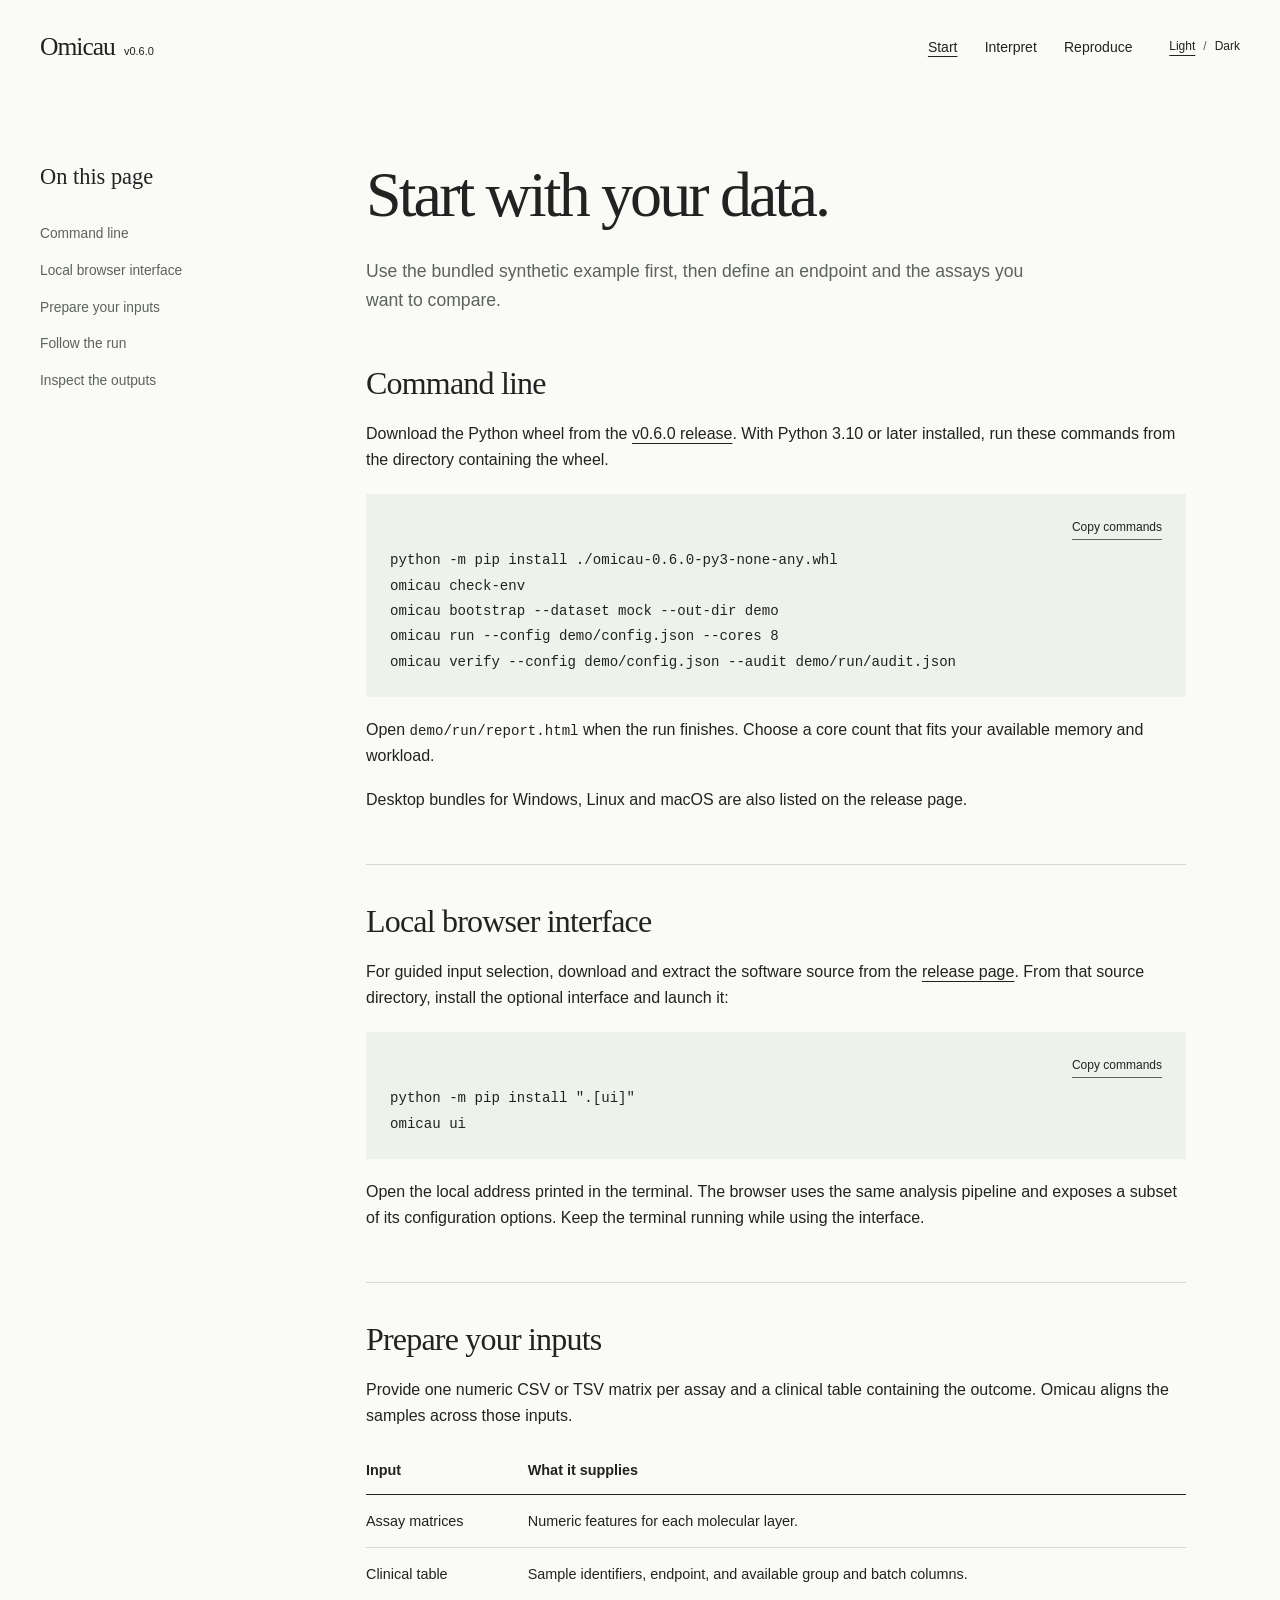
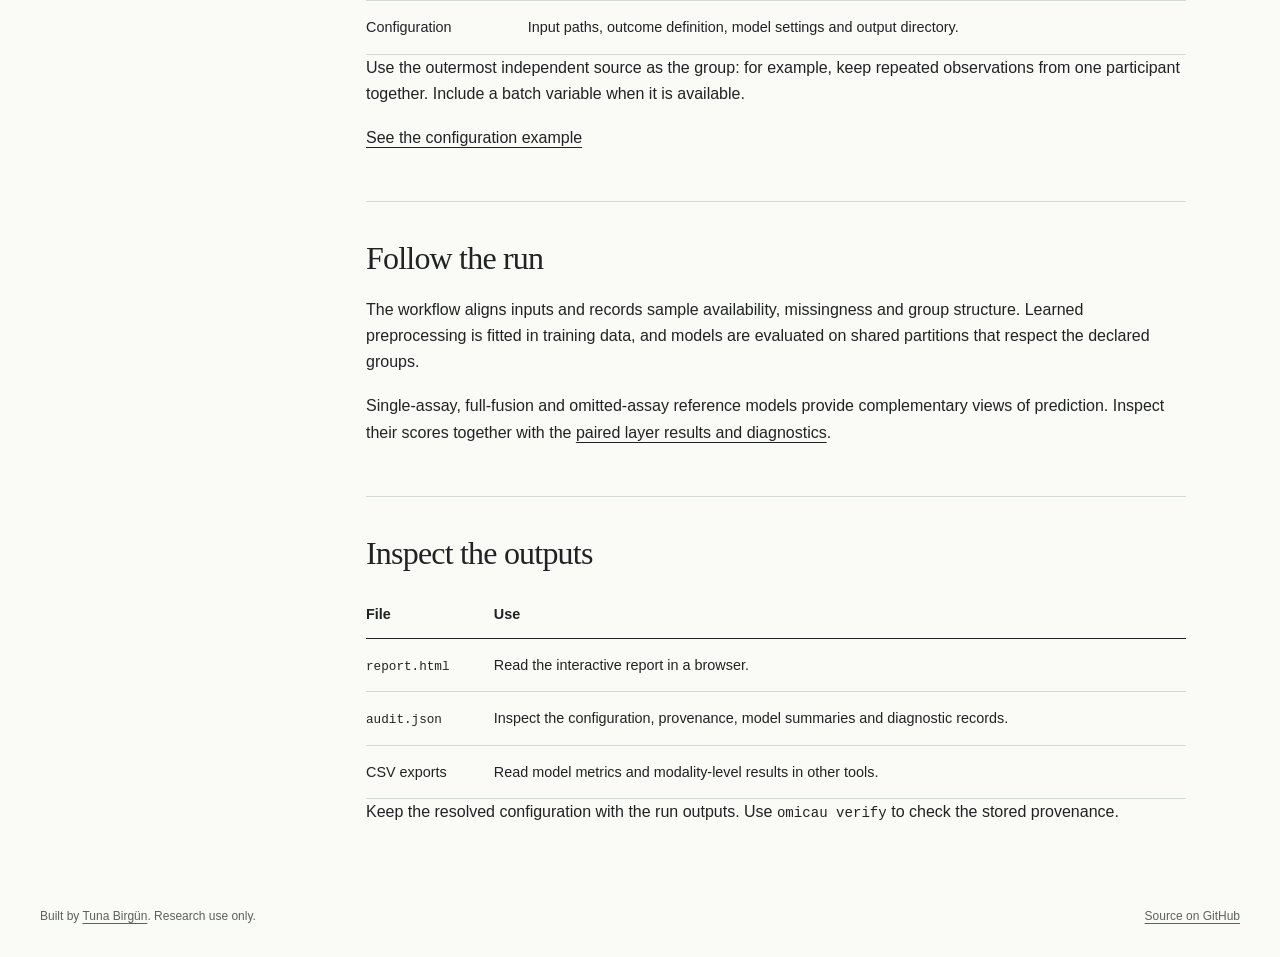
==== docs/guide.html @ 5bf351e6 "Refine website navigation and add an assay comparison example" ====
<!doctype html>

<html lang="en" data-theme="light">
<head><meta charset="utf-8"><meta name="viewport" content="width=device-width, initial-scale=1"><meta name="color-scheme" content="light dark"><title>Start a run | Omicau</title><meta name="description" content="Omicau: local multi-omics input checks, matched predictive comparisons and assay-contribution reports."><link rel="stylesheet" href="assets/site.css"><script src="assets/site.js" defer></script>
</head>

<body data-page=""><a class="skip-link" href="#main-content">Skip to content</a>
<header class="site-header shell"><a class="brand" href="index.html">Omicau<span class="version">v0.6.0</span></a>
<div class="header-tools">
<nav class="site-nav" id="site-navigation" aria-label="Main navigation"><a href="guide.html" aria-current="page">Start</a><a href="interpretation.html">Interpret</a><a href="reproducibility.html">Reproduce</a>
</nav>
<div class="appearance" hidden role="group" aria-label="Appearance"><button type="button" data-theme-choice="light" aria-pressed="true">Light</button><span aria-hidden="true">/</span><button type="button" data-theme-choice="dark" aria-pressed="false">Dark</button>
</div><button id="menu-button" hidden type="button" aria-controls="site-navigation" aria-expanded="false">Menu</button>
</div>
</header>
<main id="main-content" tabindex="-1" class="page-layout shell">
<nav class="page-sidebar" aria-label="On this page"><p>On this page</p><a href="#quickstart">Command line</a><a href="#browser">Local browser interface</a><a href="#inputs">Prepare your inputs</a><a href="#workflow">Follow the run</a><a href="#outputs">Inspect the outputs</a>
</nav>
<article class="article"><h1>Start with your data.</h1><p class="lead">Use the bundled synthetic example first, then define an endpoint and the assays you want to compare.</p>
<section id="quickstart"><h2>Command line</h2><p>Download the Python wheel from the <a href="https://github.com/tunabirgun/omicau/releases/tag/v0.6.0">v0.6.0 release</a>. With Python 3.10 or later installed, run these commands from the directory containing the wheel.</p>
<div class="code-block">
<div class="code-actions"><span role="status" aria-live="polite"></span><button type="button" data-copy="cli-commands" hidden>Copy commands</button>
</div><pre tabindex="0"><code id="cli-commands">python -m pip install ./omicau-0.6.0-py3-none-any.whl
omicau check-env
omicau bootstrap --dataset mock --out-dir demo
omicau run --config demo/config.json --cores 8
omicau verify --config demo/config.json --audit demo/run/audit.json</code></pre>
</div><p>Open <code>demo/run/report.html</code> when the run finishes. Choose a core count that fits your available memory and workload.</p><p>Desktop bundles for Windows, Linux and macOS are also listed on the release page.</p>
</section>
<section id="browser"><h2>Local browser interface</h2><p>For guided input selection, download and extract the software source from the <a href="https://github.com/tunabirgun/omicau/releases/tag/v0.6.0">release page</a>. From that source directory, install the optional interface and launch it:</p>
<div class="code-block">
<div class="code-actions"><span role="status" aria-live="polite"></span><button type="button" data-copy="ui-commands" hidden>Copy commands</button>
</div><pre tabindex="0"><code id="ui-commands">python -m pip install &quot;.[ui]&quot;
omicau ui</code></pre>
</div><p>Open the local address printed in the terminal. The browser uses the same analysis pipeline and exposes a subset of its configuration options. Keep the terminal running while using the interface.</p>
</section>
<section id="inputs"><h2>Prepare your inputs</h2><p>Provide one numeric CSV or TSV matrix per assay and a clinical table containing the outcome. Omicau aligns the samples across those inputs.</p>
<div class="table-wrap">
<table>
<thead>
<tr><th scope="col">Input</th><th scope="col">What it supplies</th>
</tr>
</thead>
<tbody>
<tr><td>Assay matrices</td><td>Numeric features for each molecular layer.</td>
</tr>
<tr><td>Clinical table</td><td>Sample identifiers, endpoint, and available group and batch columns.</td>
</tr>
<tr><td>Configuration</td><td>Input paths, outcome definition, model settings and output directory.</td>
</tr>
</tbody>
</table>
</div><p>Use the outermost independent source as the group: for example, keep repeated observations from one participant together. Include a batch variable when it is available.</p><p><a href="https://github.com/tunabirgun/omicau#minimal-configuration">See the configuration example</a></p>
</section>
<section id="workflow"><h2>Follow the run</h2><p>The workflow aligns inputs and records sample availability, missingness and group structure. Learned preprocessing is fitted in training data, and models are evaluated on shared partitions that respect the declared groups.</p><p>Single-assay, full-fusion and omitted-assay reference models provide complementary views of prediction. Inspect their scores together with the <a href="interpretation.html">paired layer results and diagnostics</a>.</p>
</section>
<section id="outputs"><h2>Inspect the outputs</h2>
<div class="table-wrap">
<table>
<thead>
<tr><th scope="col">File</th><th scope="col">Use</th>
</tr>
</thead>
<tbody>
<tr><td><code>report.html</code></td><td>Read the interactive report in a browser.</td>
</tr>
<tr><td><code>audit.json</code></td><td>Inspect the configuration, provenance, model summaries and diagnostic records.</td>
</tr>
<tr><td>CSV exports</td><td>Read model metrics and modality-level results in other tools.</td>
</tr>
</tbody>
</table>
</div><p>Keep the resolved configuration with the run outputs. Use <code>omicau verify</code> to check the stored provenance.</p>
</section>
</article>
</main>
<footer class="site-footer shell"><p>Built by <a href="https://github.com/tunabirgun">Tuna Birgün</a>. Research use only.</p><a href="https://github.com/tunabirgun/omicau">Source on GitHub</a>
</footer>
</body>
</html>
---- docs/assets/site.css ----
:root{color-scheme:light;--paper:#fafaf7;--ink:#202322;--muted:#5c625f;--line:#d6dad4;--soft:#eff1eb;--accent:#3d7059;--focus:#245bc0;--plot:#597568;--font:Arial,Helvetica,sans-serif;--display:Georgia,'Times New Roman',serif}

:root[data-theme=dark]{color-scheme:dark;--paper:#191d1b;--ink:#f0f1e9;--muted:#bac3ba;--line:#465149;--soft:#242c26;--accent:#a5c8ad;--focus:#b0caff;--plot:#a6bcae}

*{box-sizing:border-box}
html{scroll-padding-top:2rem}
body{margin:0;background:var(--paper);color:var(--ink);font-family:var(--font);font-size:16px;line-height:1.65}
a{color:inherit;text-underline-offset:.25em;text-decoration-thickness:1px}
a:hover{color:var(--accent)}
button,select{font:inherit;color:inherit}
button,a,select,summary{-webkit-tap-highlight-color:transparent}
button{cursor:pointer}
button:disabled{cursor:default}
button:focus-visible,a:focus-visible,select:focus-visible,summary:focus-visible{outline:2px solid var(--focus);outline-offset:5px}
h1,h2,h3,p{margin-top:0}
h1,h2,h3{font-family:var(--display);font-weight:400;line-height:1.13}
h1{font-size:clamp(3.2rem,5.7vw,5.4rem);letter-spacing:-.045em}
h2{font-size:2rem;letter-spacing:-.025em}
h3{font-size:1.4rem}
p{margin-bottom:1.1rem}
code,pre{font-family:Consolas,'Liberation Mono',monospace;font-size:.88em}
code{overflow-wrap:anywhere}
pre{margin:0;overflow:auto;line-height:1.8;tab-size:2}
pre code{font-size:1em;overflow-wrap:normal}
[hidden]{display:none!important}
.shell{max-width:1240px;width:calc(100% - 80px);margin-inline:auto}
.skip-link{position:fixed;top:-80px;left:1rem;padding:.6rem 1rem;background:var(--paper);z-index:10}
.skip-link:focus{top:1rem}
.site-header{display:flex;align-items:center;justify-content:space-between;gap:2rem;padding-block:26px}
.brand{text-decoration:none;font-family:var(--display);font-size:1.6rem;letter-spacing:-.04em;white-space:nowrap}
.version{font:11px var(--font);letter-spacing:0;margin-left:9px}
.header-tools{display:flex;align-items:center;gap:2.3rem}
.site-nav{display:flex;gap:1.7rem;align-items:center;font-size:.875rem}
.site-nav a{text-decoration:none}
.site-nav a[aria-current=page]{text-decoration:underline}
.appearance{display:flex;gap:8px;align-items:center;font-size:.75rem}
.appearance button{padding:4px 0;border:0;background:none}
.appearance button[aria-pressed=true]{text-decoration:underline;text-underline-offset:5px}
.appearance span{color:var(--muted)}
#menu-button{display:none;background:none;border:0;padding:6px 0}
.home-main{padding-block:65px 0}
.hero{display:grid;grid-template-columns:.87fr 1.13fr;gap:8%;align-items:start}
.hero-copy{padding-top:32px}
.hero h1{margin-bottom:32px;max-width:8em}
.intro{max-width:365px;font-size:1.08rem;line-height:1.7}
.actions{display:flex;flex-wrap:wrap;gap:24px;margin-top:32px;font-size:.9rem}
.note{font-size:.81rem;color:var(--muted);margin-top:22px}
.example h2{font-size:1.65rem;margin-bottom:8px}
.example-intro{font-size:.9rem;max-width:440px;color:var(--muted)}
.example-control{display:flex;align-items:center;justify-content:space-between;gap:20px;margin-top:25px;padding-bottom:20px;border-bottom:1px solid var(--line);font-size:.84rem}
.example-control select{background:var(--paper);max-width:65%;border:1px solid var(--line);padding:8px 30px 8px 10px;border-radius:0}
.example-figure{margin:16px 0 0}
.example svg{display:block;width:100%;height:auto;overflow:visible}
.gridline{stroke:var(--line);stroke-width:1}
.tick,.axis-title{font-family:var(--font);font-size:12px;fill:var(--muted)}
.plot-label{font-family:var(--font);font-size:14px;fill:var(--ink)}
.score-value{font-family:var(--font);font-size:14px;fill:var(--ink)}
.score-line{stroke:var(--line);stroke-width:2}
.score-point{fill:var(--plot)}
.fusion-point{fill:var(--accent)}
.example-figure figcaption{font-size:.75rem;color:var(--muted);padding-top:6px}
.comparison-result{display:grid;grid-template-columns:1fr 1fr;gap:20px;margin-top:22px;padding-top:18px;border-top:1px solid var(--line)}
.comparison-result dl{margin:0}
.comparison-result dt{font-size:.78rem;color:var(--muted)}
.comparison-result dd{margin:4px 0 0}
.difference{font-family:var(--display);font-size:2.25rem;line-height:1.2;font-variant-numeric:tabular-nums}
.interval{font-size:.95rem;font-variant-numeric:tabular-nums}
#category-value{font-size:.9rem;margin-bottom:7px}
#example-explanation{font-size:.86rem;line-height:1.6;margin:0;max-width:39em}
.example details{margin-top:20px;font-size:.82rem;border-top:1px solid var(--line);padding-block:12px}
.example details p{margin:14px 0 8px}
.example details table{font-size:.8rem}
.topic-links{display:grid;grid-template-columns:repeat(3,1fr);margin-top:70px;border-top:1px solid var(--ink)}
.topic-links a{padding:23px 20px 20px 0;text-decoration:none;font-family:var(--display);font-size:1.5rem;display:flex;justify-content:space-between;gap:20px}
.topic-links a+a{padding-left:28px}
.topic-links a span{font-family:var(--font);font-size:1rem}
.site-footer{display:flex;flex-wrap:wrap;justify-content:space-between;gap:20px;padding-block:44px 30px;margin-top:20px;font-size:.75rem;color:var(--muted)}
.site-footer p{margin:0}
.sr-only{position:absolute;width:1px;height:1px;padding:0;margin:-1px;overflow:hidden;clip-path:inset(50%);white-space:nowrap;border:0}
.page-layout{display:grid;grid-template-columns:230px minmax(0,1fr);gap:8%;padding-top:65px}
.page-sidebar{position:sticky;top:35px;align-self:start;font-size:.86rem}
.page-sidebar p{font-family:var(--display);font-size:1.4rem;margin-bottom:20px}
.page-sidebar a{display:block;text-decoration:none;padding-block:7px;color:var(--muted)}
.page-sidebar a:hover{color:var(--ink);text-decoration:underline}
.article{max-width:820px}
.article h1{font-size:clamp(2.75rem,5vw,4.4rem);margin-bottom:25px}
.article .lead{font-size:1.1rem;max-width:680px;color:var(--muted)}
.article section{margin-top:50px;scroll-margin-top:30px}
.article section+section{padding-top:38px;border-top:1px solid var(--line)}
.article h2{margin-bottom:20px}
.article h3{margin:27px 0 13px}
.article ul,.article ol{padding-left:1.25rem}
.article li+li{margin-top:10px}
.article details{border-top:1px solid var(--line);padding-block:16px;margin-top:24px}
.article summary{cursor:pointer;font-size:.93rem}
.article details>div{padding-top:20px}
.code-block{background:var(--soft);padding:22px 24px;margin-block:20px}
.code-actions{display:flex;justify-content:flex-end;align-items:center;gap:16px;margin-bottom:8px;font-size:.75rem}
.code-actions button{border:0;border-bottom:1px solid var(--muted);background:none;padding:2px 0}
.code-actions [role=status]{color:var(--muted)}
.table-wrap{overflow-x:auto}
table{width:100%;border-collapse:collapse;text-align:left;font-size:.9rem;line-height:1.55}
th{font-weight:600;border-bottom:1px solid var(--ink);padding:12px 14px 12px 0}
td{padding:15px 14px 15px 0;vertical-align:top;border-bottom:1px solid var(--line)}
.resource-list{margin:0}
.resource-list>div{display:grid;grid-template-columns:1fr 1.5fr;gap:30px;padding:20px 0;border-bottom:1px solid var(--line)}
.resource-list dt{font-family:var(--display);font-size:1.3rem}
.resource-list dd{margin:0;font-size:.9rem;color:var(--muted)}
.scope-note{padding-left:20px;border-left:2px solid var(--accent);color:var(--muted)}
.topic-links a:hover span{transform:translate(3px,-3px)}
.topic-links span{transition:transform .15s ease}

@media(min-width:1600px){.home-main{padding-top:90px}
.hero-copy{padding-top:50px}
}

@media(max-width:1000px){.shell{width:calc(100% - 48px)}
.hero{gap:5%;grid-template-columns:.9fr 1.1fr}
h1{font-size:3.9rem}
.header-tools{gap:1.2rem}
.site-nav{gap:1rem}
.page-layout{grid-template-columns:160px minmax(0,1fr);gap:5%}
.topic-links a{font-size:1.25rem}
}

@media(max-width:760px){.shell{width:calc(100% - 36px)}
.site-header{padding-block:20px;gap:12px;position:relative}
.header-tools{gap:18px}
.brand{font-size:1.45rem}
.site-nav{display:none;position:absolute;top:70px;left:0;right:0;background:var(--paper);border-block:1px solid var(--line);padding:20px;z-index:2}
.site-nav.is-open{display:flex;flex-direction:column;align-items:flex-start;gap:18px}
#menu-button{display:block;font-size:.8rem}
.home-main{padding-top:22px}
.hero{display:block}
.hero-copy{padding-top:0}
.hero h1{font-size:clamp(3rem,10.8vw,4.5rem);max-width:9em;margin-bottom:22px}
.intro{font-size:1rem;max-width:440px}
.actions{margin-top:23px;gap:20px}
.example{margin-top:48px}
.example h2{font-size:1.5rem}
.example-control{margin-top:20px}
.topic-links{display:block;margin-top:42px}
.topic-links a,.topic-links a+a{font-size:1.35rem;padding:18px 0;border-bottom:1px solid var(--line)}
.site-footer{padding-block:25px;margin-top:0}
.page-layout{display:block;padding-top:30px}
.page-sidebar{position:static;border-bottom:1px solid var(--line);padding-bottom:18px;margin-bottom:30px;display:flex;flex-wrap:wrap;gap:4px 20px}
.page-sidebar p{display:none}
.page-sidebar a{font-size:.8rem}
.article h1{font-size:2.8rem}
.article section{margin-top:35px}
.article section+section{padding-top:28px}
.resource-list>div{grid-template-columns:1fr;gap:8px}
.code-block{padding:16px}
td,th{padding-right:12px}
.comparison-result{gap:15px}
.example svg .plot-label{font-size:20px}
.example svg .score-value{font-size:20px}
.example svg .tick,.example svg .axis-title{font-size:20px}
}

@media(prefers-reduced-motion:reduce){*{scroll-behavior:auto!important;transition:none!important}
}


@media(max-width:760px){html:not(.js) .site-header{flex-wrap:wrap}
html:not(.js) .header-tools{display:contents}
html:not(.js) .site-nav{display:flex;position:static;flex-direction:row;flex-wrap:wrap;width:100%;border:0;padding:0}
}


pre:focus-visible{outline:2px solid var(--focus);outline-offset:4px}
@media(min-width:761px) and (max-width:1000px){.hero{display:block}.hero-copy{padding-top:0;max-width:700px}.hero h1{max-width:none}.intro{max-width:560px}.example{max-width:650px;margin-top:46px}}

html:not(.js) .example-control,html:not(.js) .example-figure,html:not(.js) .comparison-result,html:not(.js) .example details{display:none}
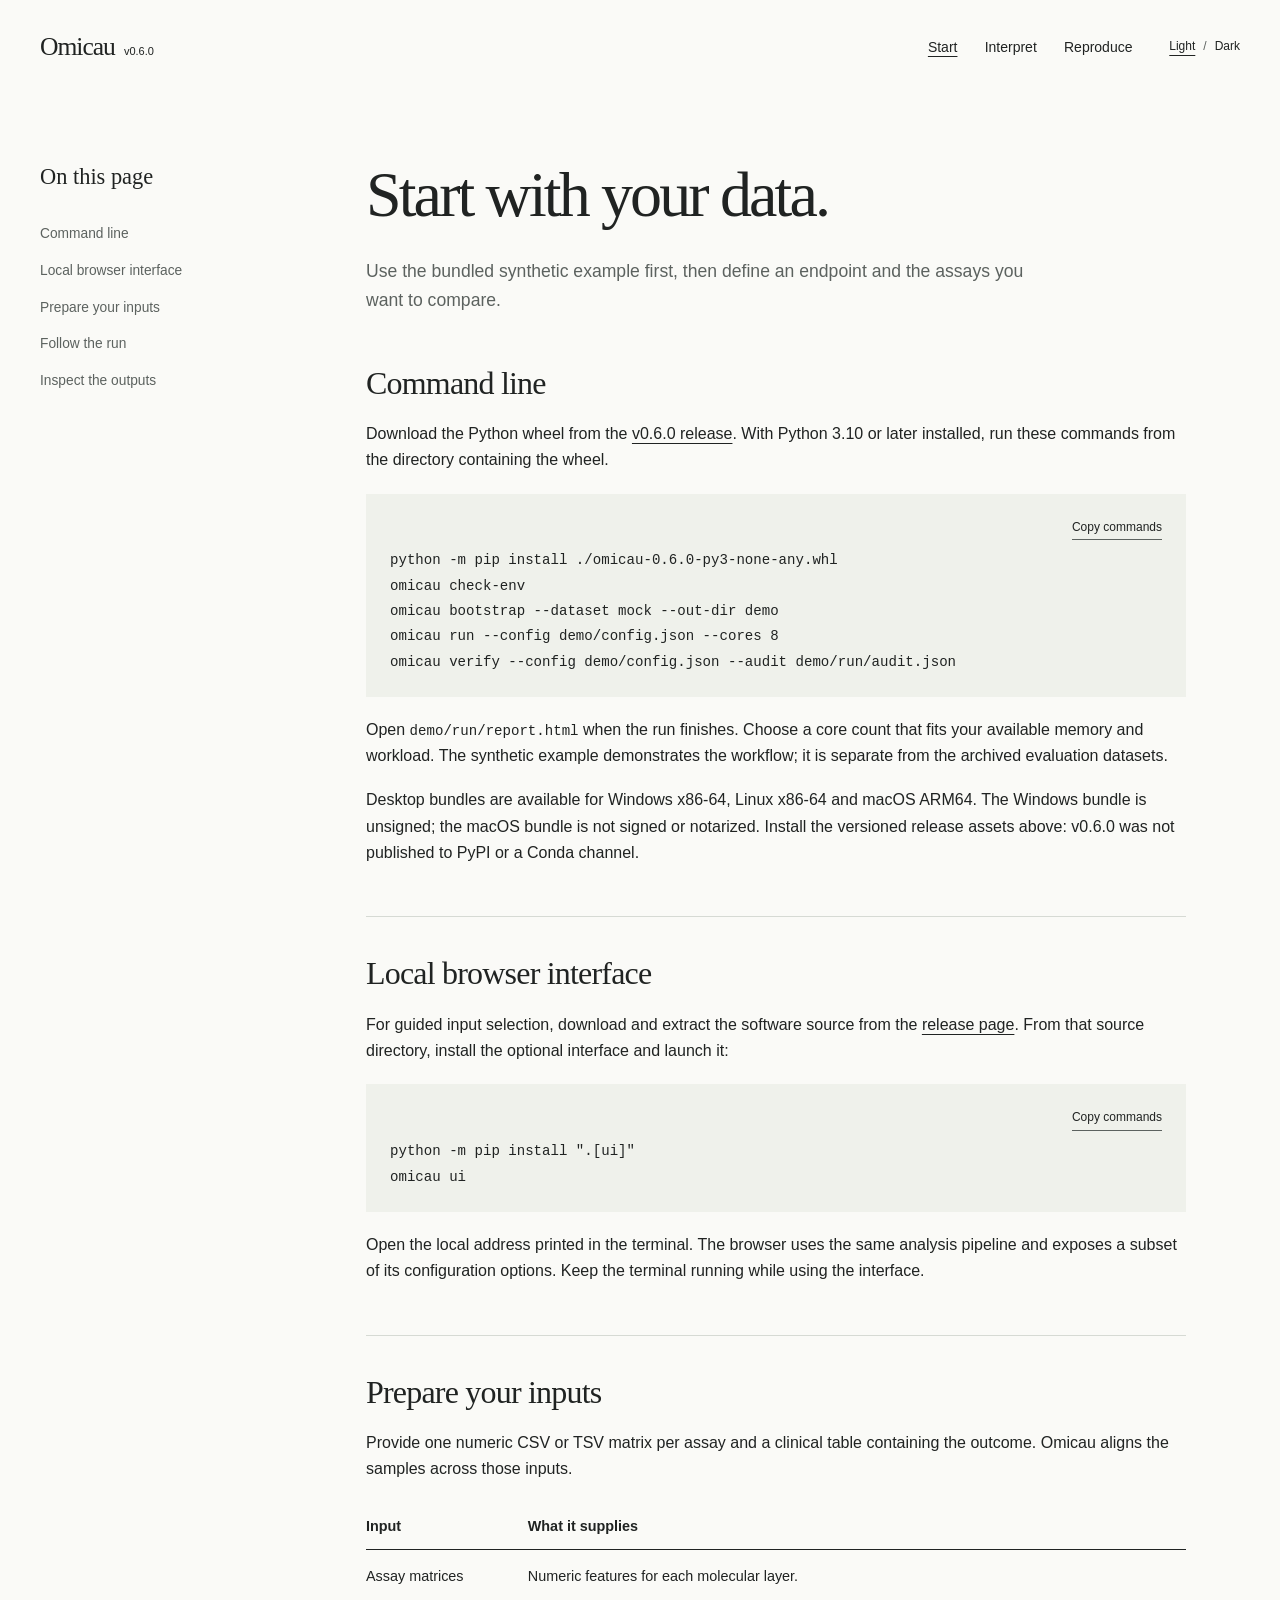
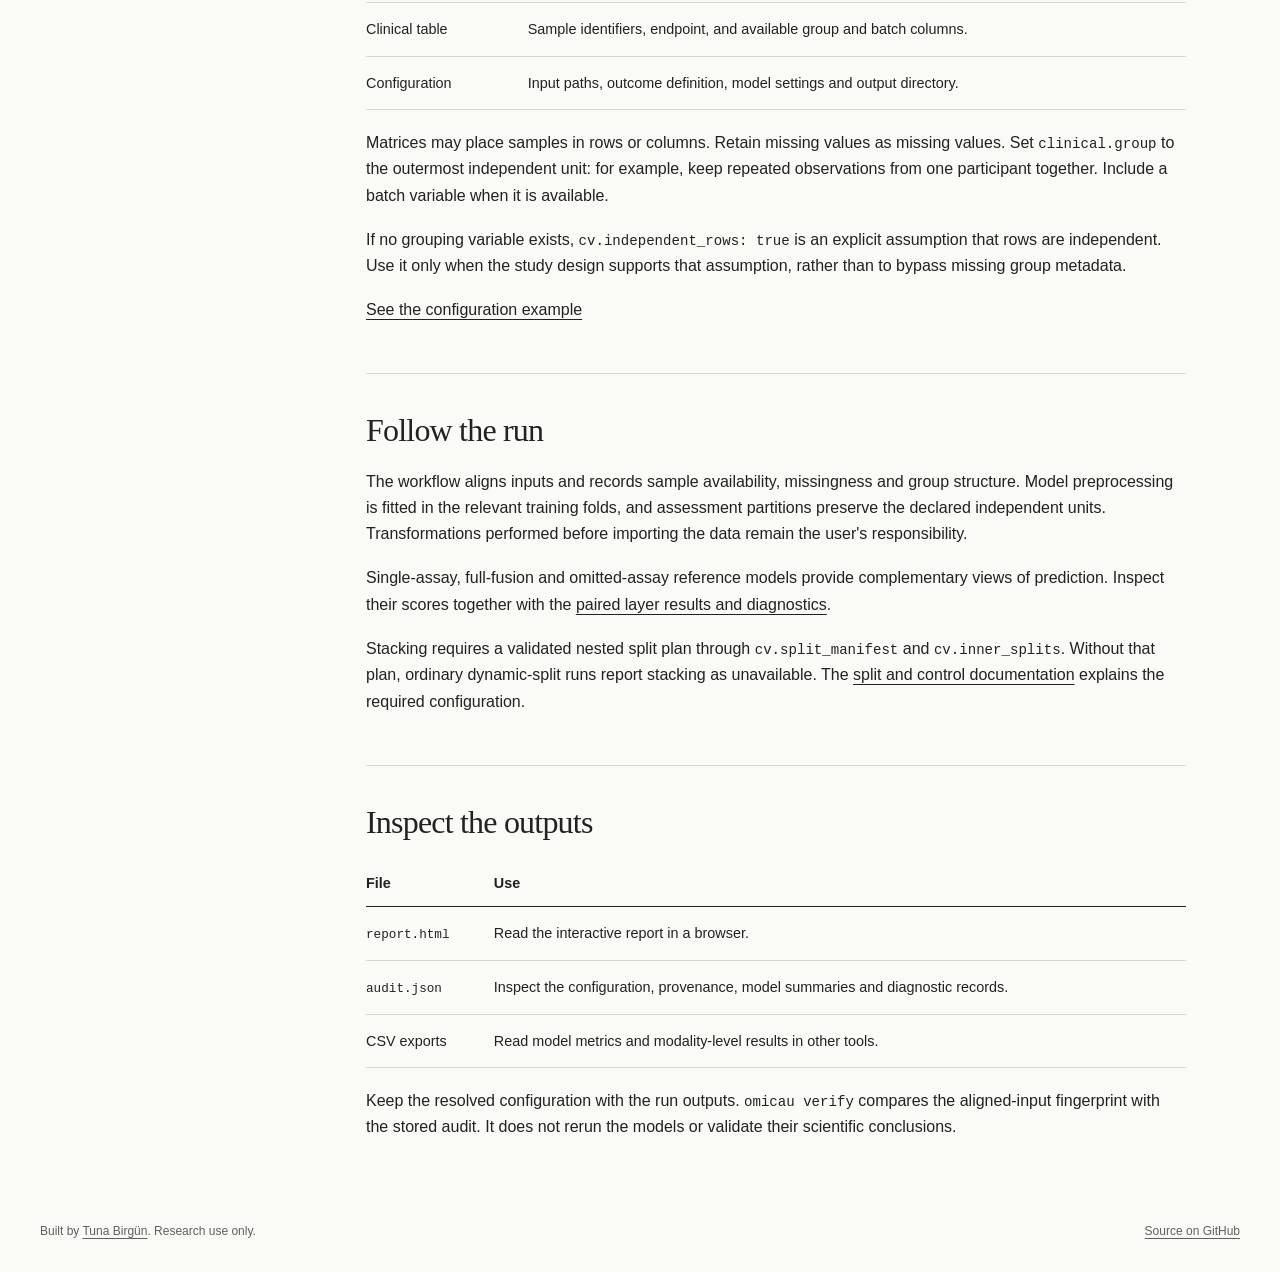
==== commit 0ad8166d: "Clarify website evidence, release scope and report interpretation" ====
--- a/docs/guide.html
+++ b/docs/guide.html
@@ -25,7 +25,7 @@
 omicau bootstrap --dataset mock --out-dir demo
 omicau run --config demo/config.json --cores 8
 omicau verify --config demo/config.json --audit demo/run/audit.json</code></pre>
-</div><p>Open <code>demo/run/report.html</code> when the run finishes. Choose a core count that fits your available memory and workload.</p><p>Desktop bundles for Windows, Linux and macOS are also listed on the release page.</p>
+</div><p>Open <code>demo/run/report.html</code> when the run finishes. Choose a core count that fits your available memory and workload. The synthetic example demonstrates the workflow; it is separate from the archived evaluation datasets.</p><p>Desktop bundles are available for Windows x86-64, Linux x86-64 and macOS ARM64. The Windows bundle is unsigned; the macOS bundle is not signed or notarized. Install the versioned release assets above: v0.6.0 was not published to PyPI or a Conda channel.</p>
 </section>
 <section id="browser"><h2>Local browser interface</h2><p>For guided input selection, download and extract the software source from the <a href="https://github.com/tunabirgun/omicau/releases/tag/v0.6.0">release page</a>. From that source directory, install the optional interface and launch it:</p>
 <div class="code-block">
@@ -50,9 +50,9 @@
 </tr>
 </tbody>
 </table>
-</div><p>Use the outermost independent source as the group: for example, keep repeated observations from one participant together. Include a batch variable when it is available.</p><p><a href="https://github.com/tunabirgun/omicau#minimal-configuration">See the configuration example</a></p>
+</div><p>Matrices may place samples in rows or columns. Retain missing values as missing values. Set <code>clinical.group</code> to the outermost independent unit: for example, keep repeated observations from one participant together. Include a batch variable when it is available.</p><p>If no grouping variable exists, <code>cv.independent_rows: true</code> is an explicit assumption that rows are independent. Use it only when the study design supports that assumption, rather than to bypass missing group metadata.</p><p><a href="https://github.com/tunabirgun/omicau#minimal-configuration">See the configuration example</a></p>
 </section>
-<section id="workflow"><h2>Follow the run</h2><p>The workflow aligns inputs and records sample availability, missingness and group structure. Learned preprocessing is fitted in training data, and models are evaluated on shared partitions that respect the declared groups.</p><p>Single-assay, full-fusion and omitted-assay reference models provide complementary views of prediction. Inspect their scores together with the <a href="interpretation.html">paired layer results and diagnostics</a>.</p>
+<section id="workflow"><h2>Follow the run</h2><p>The workflow aligns inputs and records sample availability, missingness and group structure. Model preprocessing is fitted in the relevant training folds, and assessment partitions preserve the declared independent units. Transformations performed before importing the data remain the user's responsibility.</p><p>Single-assay, full-fusion and omitted-assay reference models provide complementary views of prediction. Inspect their scores together with the <a href="interpretation.html">paired layer results and diagnostics</a>.</p><p>Stacking requires a validated nested split plan through <code>cv.split_manifest</code> and <code>cv.inner_splits</code>. Without that plan, ordinary dynamic-split runs report stacking as unavailable. The <a href="https://github.com/tunabirgun/omicau#fixed-split-manifests-and-controls">split and control documentation</a> explains the required configuration.</p>
 </section>
 <section id="outputs"><h2>Inspect the outputs</h2>
 <div class="table-wrap">
@@ -70,7 +70,7 @@
 </tr>
 </tbody>
 </table>
-</div><p>Keep the resolved configuration with the run outputs. Use <code>omicau verify</code> to check the stored provenance.</p>
+</div><p>Keep the resolved configuration with the run outputs. <code>omicau verify</code> compares the aligned-input fingerprint with the stored audit. It does not rerun the models or validate their scientific conclusions.</p>
 </section>
 </article>
 </main>
--- a/docs/assets/site.css
+++ b/docs/assets/site.css
@@ -98,7 +98,7 @@
 .code-actions{display:flex;justify-content:flex-end;align-items:center;gap:16px;margin-bottom:8px;font-size:.75rem}
 .code-actions button{border:0;border-bottom:1px solid var(--muted);background:none;padding:2px 0}
 .code-actions [role=status]{color:var(--muted)}
-.table-wrap{overflow-x:auto}
+.table-wrap{overflow-x:auto;margin-block:20px}
 table{width:100%;border-collapse:collapse;text-align:left;font-size:.9rem;line-height:1.55}
 th{font-weight:600;border-bottom:1px solid var(--ink);padding:12px 14px 12px 0}
 td{padding:15px 14px 15px 0;vertical-align:top;border-bottom:1px solid var(--line)}
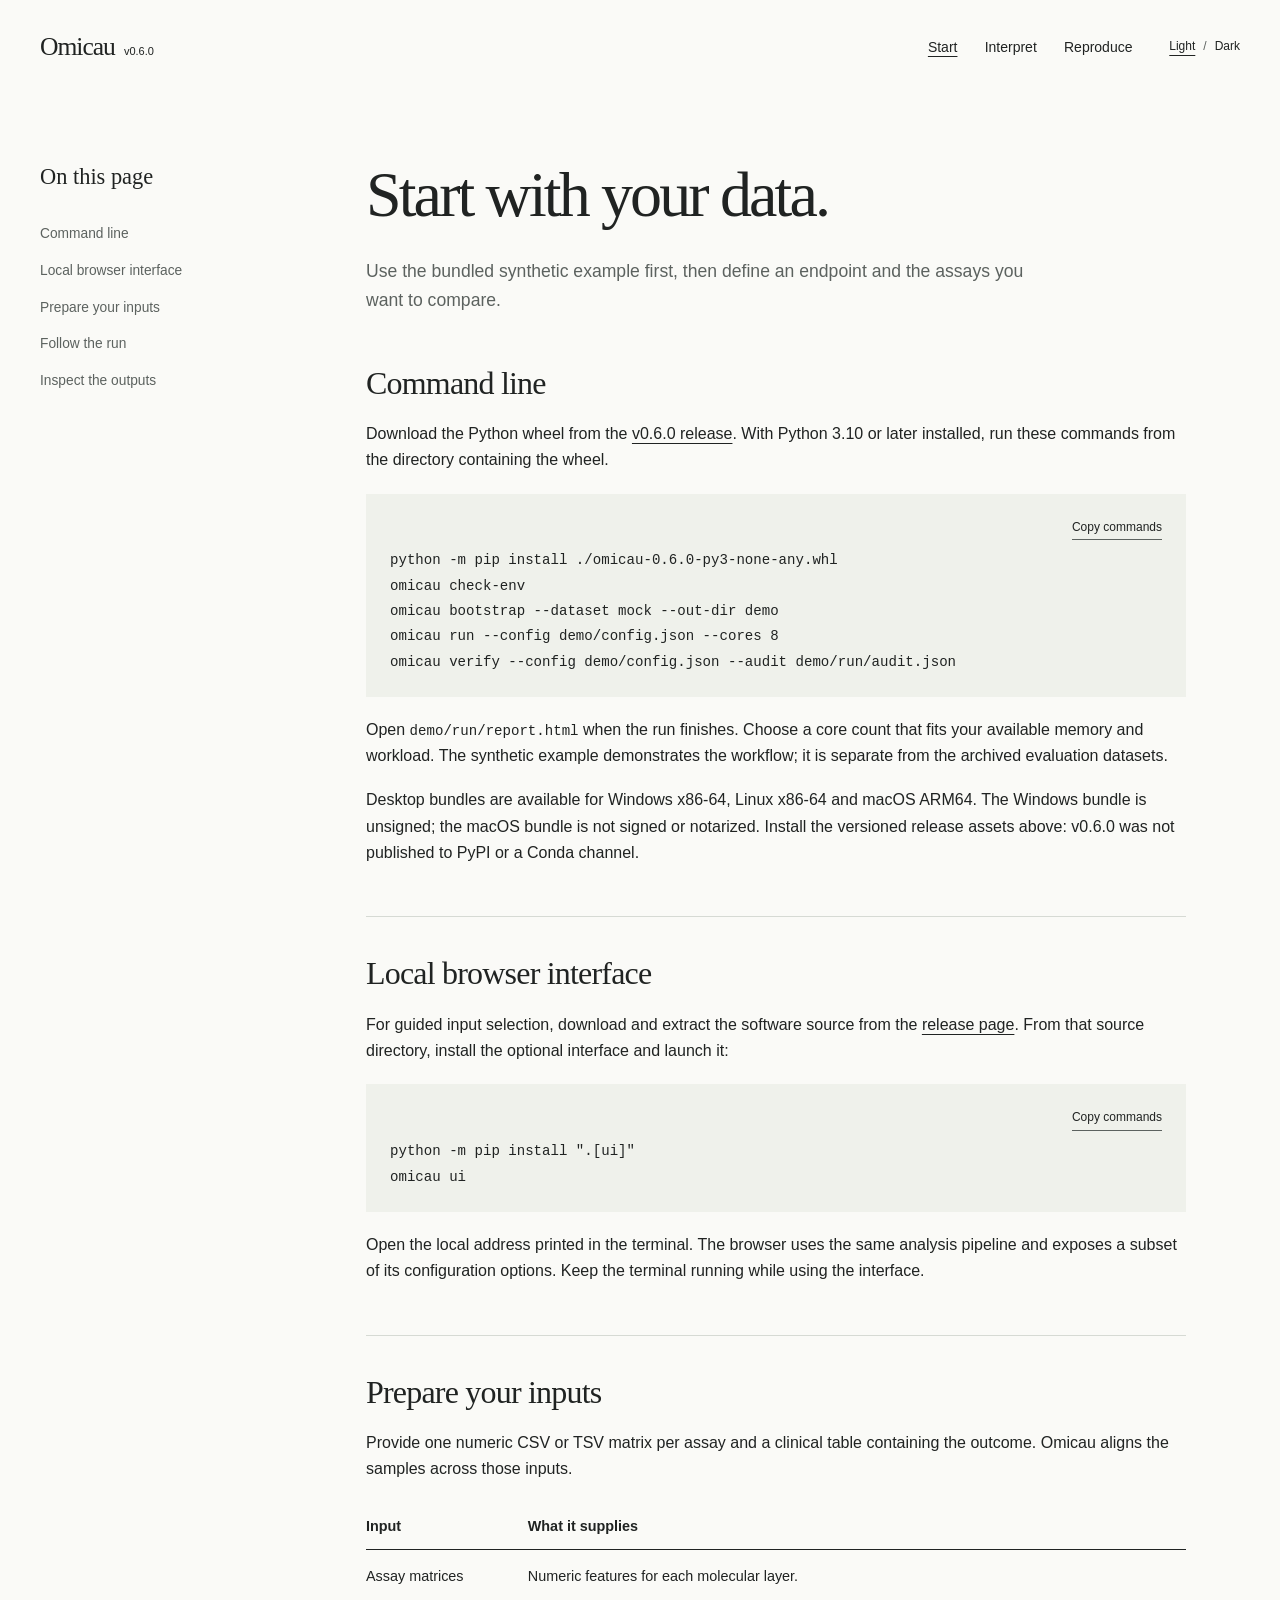
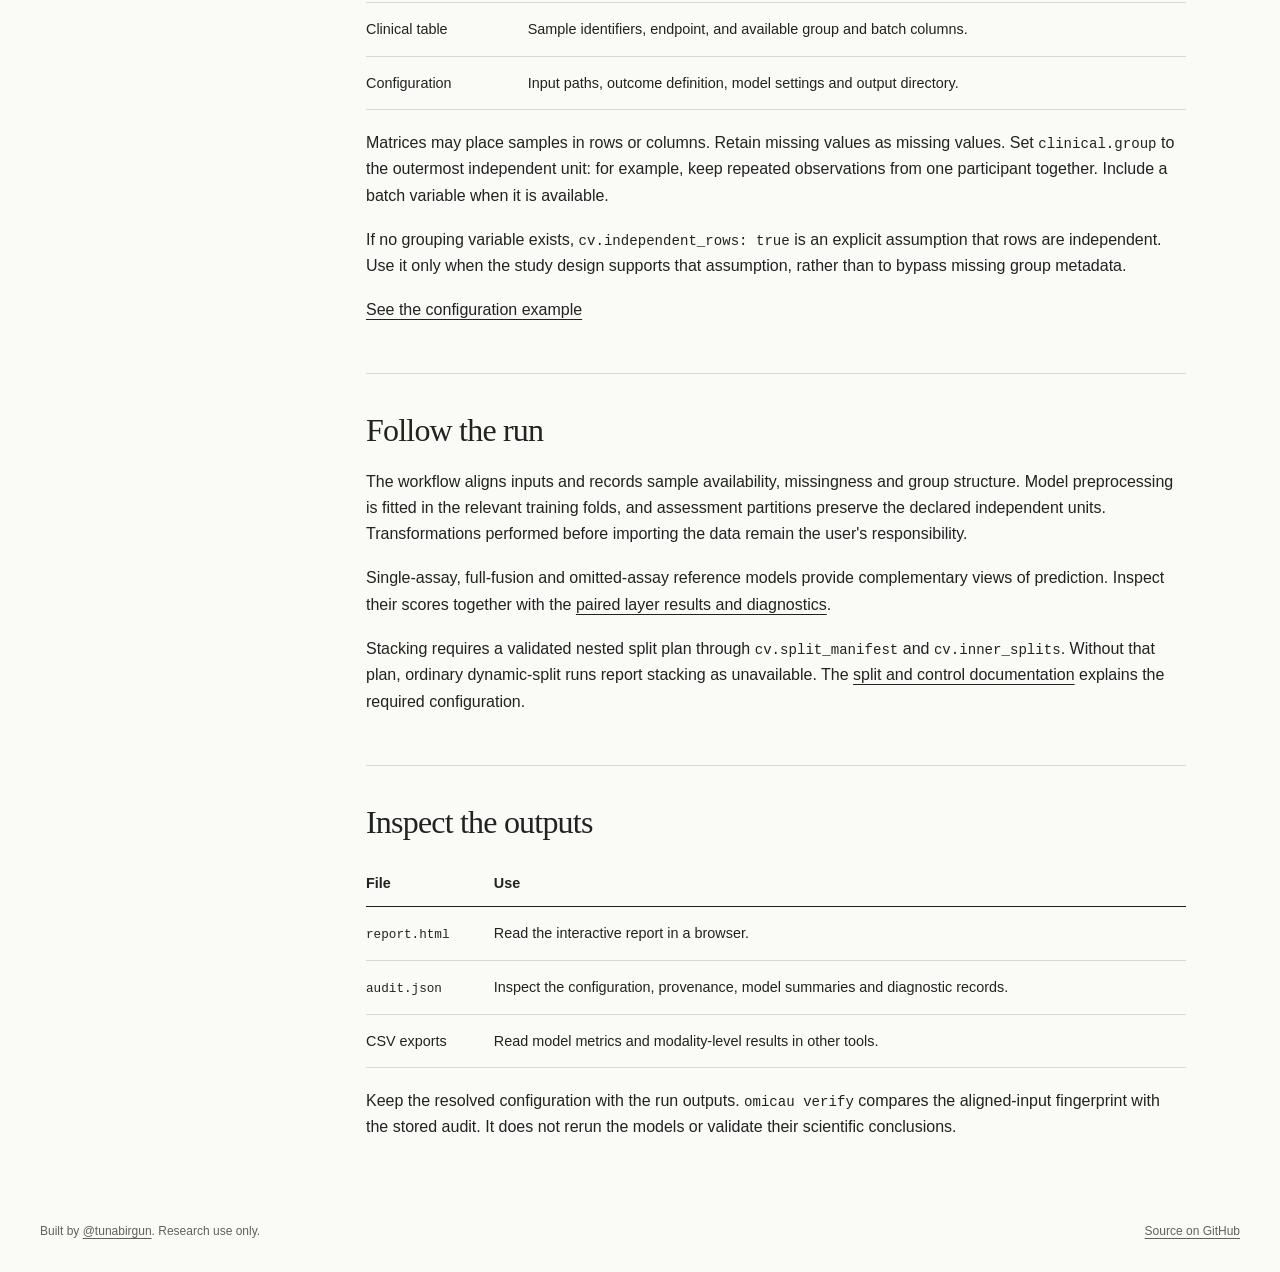
==== commit f9bb3956: "Use GitHub handle in website footer" ====
--- a/docs/guide.html
+++ b/docs/guide.html
@@ -74,7 +74,7 @@
 </section>
 </article>
 </main>
-<footer class="site-footer shell"><p>Built by <a href="https://github.com/tunabirgun">Tuna Birgün</a>. Research use only.</p><a href="https://github.com/tunabirgun/omicau">Source on GitHub</a>
+<footer class="site-footer shell"><p>Built by <a href="https://github.com/tunabirgun">@tunabirgun</a>. Research use only.</p><a href="https://github.com/tunabirgun/omicau">Source on GitHub</a>
 </footer>
 </body>
 </html>
